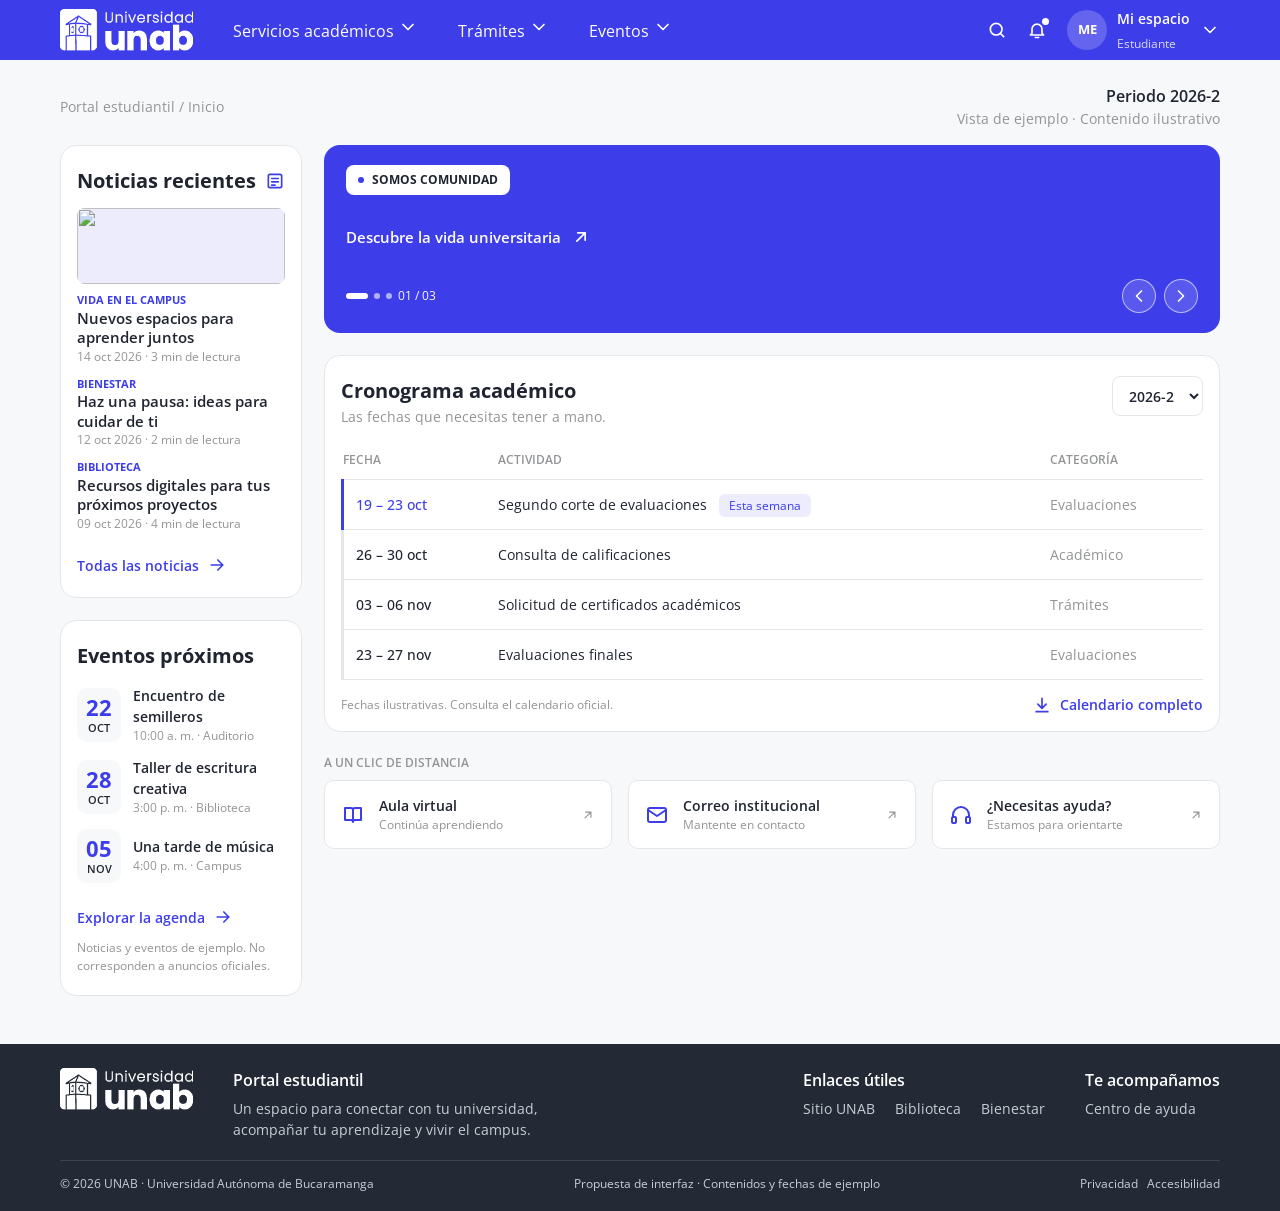
==== index.html @ 4094bf98 "add: cerrar sesión" ====
<!DOCTYPE html>
<html lang="es">

<head>
  <meta charset="UTF-8">
  <meta name="viewport" content="width=device-width, initial-scale=1">
  <title>Inicio · Portal estudiantil UNAB</title>
  <link rel="preconnect" href="https://fonts.googleapis.com">
  <link href="https://fonts.googleapis.com/css2?family=Open+Sans:wght@400;500;600;700&display=swap" rel="stylesheet">
  <link rel="stylesheet" href="css/variables.css">
  <link rel="stylesheet" href="css/base.css">
  <link rel="stylesheet" href="css/home.css">
  <link rel="stylesheet" href="css/dropdowns.css">
  <link rel="stylesheet" href="css/perfil.css">
  <link rel="stylesheet" href="css/header-responsive.css">
  <link rel="stylesheet" href="css/pantallas-grandes.css">
  <link rel="stylesheet" href="css/horas-libres.css">
  

</head>

<body>
  <svg width="0" height="0" style="position:absolute" aria-hidden="true">
    <symbol id="chev" viewBox="0 0 24 24">
      <path d="M6 9l6 6 6-6" />
    </symbol>
    <symbol id="search" viewBox="0 0 24 24">
      <circle cx="11" cy="11" r="7" />
      <path d="M20 20l-3.5-3.5" />
    </symbol>
    <symbol id="bell" viewBox="0 0 24 24">
      <path d="M6 16v-5a6 6 0 1112 0v5l2 2H4zM10 21h4" />
    </symbol>
    <symbol id="arrow" viewBox="0 0 24 24">
      <path d="M5 12h14M13 6l6 6-6 6" />
    </symbol>
    <symbol id="ne" viewBox="0 0 24 24">
      <path d="M7 17L17 7M8 7h9v9" />
    </symbol>
    <symbol id="left" viewBox="0 0 24 24">
      <path d="M15 6l-6 6 6 6" />
    </symbol>
    <symbol id="right" viewBox="0 0 24 24">
      <path d="M9 6l6 6-6 6" />
    </symbol>
    <symbol id="book" viewBox="0 0 24 24">
      <path d="M4 5h6a2 2 0 012 2v12a2 2 0 00-2-2H4zM20 5h-6a2 2 0 00-2 2v12a2 2 0 012-2h6z" />
    </symbol>
    <symbol id="mail" viewBox="0 0 24 24">
      <rect x="3" y="5" width="18" height="14" rx="2" />
      <path d="M3 7l9 6 9-6" />
    </symbol>
    <symbol id="headset" viewBox="0 0 24 24">
      <path d="M4 14v-2a8 8 0 0116 0v2" />
      <rect x="3" y="14" width="4" height="6" rx="1" />
      <rect x="17" y="14" width="4" height="6" rx="1" />
    </symbol>
    <symbol id="download" viewBox="0 0 24 24">
      <path d="M12 4v11M7 11l5 5 5-5M5 20h14" />
    </symbol>
    <symbol id="news" viewBox="0 0 24 24">
      <rect x="4" y="4" width="16" height="16" rx="2" />
      <path d="M8 9h8M8 13h8M8 17h4" />
    </symbol>
  </svg>

  <header class="header">
    <div class="container header__in">
      <a href="index.html"><img class="header__logo" src="assets/img/logo-unab.png" alt="Universidad UNAB"></a>
      <button type="button" aria-expanded="false" aria-controls="panel-servicios">Servicios académicos <svg
          class="icon">
          <use href="#chev" />
        </svg></button>
      <button type="button" aria-expanded="false" aria-controls="panel-tramites">Trámites <svg class="icon">
          <use href="#chev" />
        </svg></button>
      <button type="button" aria-expanded="false">Eventos <svg class="icon">
          <use href="#chev" />
        </svg></button>
      </nav>
      <div class="header__tools">
        <button class="icon-btn" aria-label="Buscar"><svg class="icon">
            <use href="#search" />
          </svg></button>
        <button class="icon-btn" aria-label="Notificaciones"><svg class="icon">
            <use href="#bell" />
          </svg><span class="badge"></span></button>
        <button class="user" type="button" aria-expanded="false" aria-controls="panel-perfil">
          <span class="user__avatar">ME</span>
          <span class="user__txt"><span class="user__name">Mi espacio</span><br><span
              class="user__role">Estudiante</span></span>
          <svg class="icon">
            <use href="#chev" />
          </svg>
        </button>
        <button class="menu-toggle" type="button" data-nav-toggle aria-expanded="false" aria-label="Abrir menú">
        <svg class="icon">
          <use href="#menu" />
        </svg>
      </button>
      </div>
    </div>

    <div class="container menus">
      <nav class="nav" id="nav-principal" aria-label="Principal">
        <!-- TRÁMITES -->
        <div class="panel" id="panel-tramites" hidden>
          <div class="panel__cabecera">
            <h2 class="panel__titulo">Trámites</h2>

          </div>
          <h3 class="grupo__titulo">Consultas</h3>
          <ul class="lista">
            <li><a class="item" href="#">Cronogramas académicos</a></li>
            <li><a class="item item--sub" href="https://unab.edu.co/apoyo-financiero/">Mecanismos de financiación</a>
            </li>
            <li><a class="item item--sub" href="https://cupones.unab.edu.co/loginCosmos.jsp">Cupones</a></li>
            <li><a class="item item--sub" href="https://clic.kayako.com/">CLIC</a></li>
          </ul>
          <p class="panel__pie">¿No encuentras lo que buscas? <a href="#">Ver todos los trámites →</a></p>
        </div>

        <!-- SERVICIOS ACADÉMICOS -->
        <div class="panel panel--servicios" id="panel-servicios" hidden>
          <div class="panel__cabecera">
            <h2 class="panel__titulo">Servicios académicos</h2>

          </div>
          <div class="columnas">
            <div class="columna">
              <h3 class="grupo__titulo">Becas y descuentos</h3>
              <ul class="lista">
                <li><a class="item" href="https://unab.edu.co/donaciones/fondo-de-becas-rafaelardiladuarte/">Fondo de
                    Becas UNAB</a></li>
              </ul>
              <h3 class="grupo__titulo">Bienestar universitario</h3>
              <ul class="lista">
                <li><a class="item" href="#">Desarrollo humano</a></li>
                <li><a class="item" href="#">Deportes</a></li>
                <li><a class="item"
                    href="https://gateway1.ecollect.co/eCollectPlus/Selling/Services.aspx?tabId=7e0a453c-8be0-4994-8123-9c0a30bac5f9">Pagos</a>
                </li>
                <li><a class="item" href="#">Cultura</a></li>
                <li><a class="item" href="pages/horas-libres.html">Horas libres</a></li>
              </ul>
            </div>
            <div class="columna">
              <h3 class="grupo__titulo">Centros</h3>
              <ul class="lista">
                <li><a class="item" href="https://unab.edu.co/centro-ehle/">EHLE</a></li>
                <li><a class="item"
                    href="https://apolo.unab.edu.co/es/organisations/centro-de-investigaci%C3%B3n-en-bio-econom%C3%ADa-circular/">Centro
                    de Bioeconomía Circular</a></li>
              </ul>
              <h3 class="grupo__titulo">Unidades</h3>
              <ul class="lista">
                <li><a class="item" href="#">Departamento de Lenguas</a></li>
                <li><a class="item" href="#">Éxito Estudiantil</a></li>
              </ul>
            </div>
          </div>
          <p class="panel__pie">¿No encuentras lo que buscas? <a href="#">Ver todos los servicios →</a></p>
        </div>

        <!-- PERFIL -->
        <div class="panel panel--perfil" id="panel-perfil" hidden>
          <div class="panel__cabecera">
            <h2 class="panel__titulo">Perfil</h2>
          
          </div>
          <ul class="lista">
            <li><a class="item" href="pages/perfil.html">Mi perfil</a></li>
            <li><a class="item" href="#">Editar perfil</a></li>
            <li><a class="item" href="login.html">Cerrar sesión</a></li>
          </ul>
        </div>
      </nav>
    </div>
  </header>

  <div class="container pagebar">
    <span>Portal estudiantil / Inicio</span>
    <div class="pagebar__right"><strong>Periodo 2026-2</strong>Vista de ejemplo · Contenido ilustrativo</div>
  </div>

  <main class="container layout">
    <aside class="side">
      <section class="card">
        <div class="card__head">
          <h2>Noticias recientes</h2><svg class="icon" style="color:var(--color-primary)">
            <use href="#news" />
          </svg>
        </div>
        <img class="news__img" src="assets/img/noticia-1.jpg" alt="">
        <article class="news__item">
          <p class="news__cat">Vida en el campus</p>
          <h3 class="news__title">Nuevos espacios para aprender juntos</h3>
          <p class="news__meta">14 oct 2026 · 3 min de lectura</p>
        </article>
        <article class="news__item">
          <p class="news__cat">Bienestar</p>
          <h3 class="news__title">Haz una pausa: ideas para cuidar de ti</h3>
          <p class="news__meta">12 oct 2026 · 2 min de lectura</p>
        </article>
        <article class="news__item">
          <p class="news__cat">Biblioteca</p>
          <h3 class="news__title">Recursos digitales para tus próximos proyectos</h3>
          <p class="news__meta">09 oct 2026 · 4 min de lectura</p>
        </article>
        <a class="more" href="#">Todas las noticias <svg class="icon">
            <use href="#arrow" />
          </svg></a>
      </section>

      <section class="card">
        <h2 style="margin-bottom:14px">Eventos próximos</h2>
        <div class="event">
          <div class="event__date">
            <div><b>22</b><br><small>Oct</small></div>
          </div>
          <div>
            <p class="event__title">Encuentro de semilleros</p>
            <p class="event__meta">10:00 a. m. · Auditorio</p>
          </div>
        </div>
        <div class="event">
          <div class="event__date">
            <div><b>28</b><br><small>Oct</small></div>
          </div>
          <div>
            <p class="event__title">Taller de escritura creativa</p>
            <p class="event__meta">3:00 p. m. · Biblioteca</p>
          </div>
        </div>
        <div class="event">
          <div class="event__date">
            <div><b>05</b><br><small>Nov</small></div>
          </div>
          <div>
            <p class="event__title">Una tarde de música</p>
            <p class="event__meta">4:00 p. m. · Campus</p>
          </div>
        </div>
        <a class="more" href="#">Explorar la agenda <svg class="icon">
            <use href="#arrow" />
          </svg></a>
        <p class="note">Noticias y eventos de ejemplo. No corresponden a anuncios oficiales.</p>
      </section>
    </aside>

    <div class="main">
      <section class="hero" aria-roledescription="carrusel" aria-label="Destacados">
        <span class="hero__tag" id="hero-tag">Somos comunidad</span>
        <a class="hero__link" href="#" id="hero-link">Descubre la vida universitaria <svg class="icon">
            <use href="#ne" />
          </svg></a>
        <div class="hero__ctrl">
          <div class="dots"><span class="dots__list" id="dots" style="display:flex;gap:6px"></span><span id="counter">01
              / 03</span></div>
          <div class="arrows">
            <button type="button" id="prev" aria-label="Anterior"><svg class="icon">
                <use href="#left" />
              </svg></button>
            <button type="button" id="next" aria-label="Siguiente"><svg class="icon">
                <use href="#right" />
              </svg></button>
          </div>
        </div>
      </section>

      <section class="card sched">
        <div class="sched__head">
          <div>
            <h2>Cronograma académico</h2>
            <p class="sched__sub">Las fechas que necesitas tener a mano.</p>
          </div>
          <select class="select" aria-label="Periodo">
            <option>2026-2</option>
            <option>2026-1</option>
          </select>
        </div>
        <table>
          <thead>
            <tr>
              <th>Fecha</th>
              <th>Actividad</th>
              <th>Categoría</th>
            </tr>
          </thead>
          <tbody>
            <tr class="is-now">
              <td>19 – 23 oct</td>
              <td>Segundo corte de evaluaciones <span class="pill">Esta semana</span></td>
              <td>Evaluaciones</td>
            </tr>
            <tr>
              <td>26 – 30 oct</td>
              <td>Consulta de calificaciones</td>
              <td>Académico</td>
            </tr>
            <tr>
              <td>03 – 06 nov</td>
              <td>Solicitud de certificados académicos</td>
              <td>Trámites</td>
            </tr>
            <tr>
              <td>23 – 27 nov</td>
              <td>Evaluaciones finales</td>
              <td>Evaluaciones</td>
            </tr>
          </tbody>
        </table>
        <div class="sched__foot"><span>Fechas ilustrativas. Consulta el calendario oficial.</span><a class="more"
            href="#"><svg class="icon">
              <use href="#download" />
            </svg>Calendario completo</a></div>
      </section>

      <section>
        <p class="quick__label">A un clic de distancia</p>
        <div class="quick__grid">
          <a class="quick__item" href="#"><svg class="icon">
              <use href="#book" />
            </svg><span class="quick__txt">Aula virtual<small>Continúa aprendiendo</small></span><svg class="icon">
              <use href="#ne" />
            </svg></a>
          <a class="quick__item" href="#"><svg class="icon">
              <use href="#mail" />
            </svg><span class="quick__txt">Correo institucional<small>Mantente en contacto</small></span><svg
              class="icon">
              <use href="#ne" />
            </svg></a>
          <a class="quick__item" href="#"><svg class="icon">
              <use href="#headset" />
            </svg><span class="quick__txt">¿Necesitas ayuda?<small>Estamos para orientarte</small></span><svg
              class="icon">
              <use href="#ne" />
            </svg></a>
        </div>
      </section>
    </div>
  </main>

  <footer class="footer">
    <div class="container">
      <div class="footer__top">
        <img class="footer__logo" src="assets/img/logo-unab.png" alt="Universidad UNAB">
        <div>
          <h3>Portal estudiantil</h3>
          <p>Un espacio para conectar con tu universidad,<br>acompañar tu aprendizaje y vivir el campus.</p>
        </div>
        <div>
          <h3>Enlaces útiles</h3>
          <div class="footer__links"><a href="#">Sitio UNAB</a><a href="#">Biblioteca</a><a href="#">Bienestar</a></div>
        </div>
        <div>
          <h3>Te acompañamos</h3><a href="#">Centro de ayuda</a>
        </div>
      </div>
      <div class="footer__bottom"><span>© 2026 UNAB · Universidad Autónoma de Bucaramanga</span><span>Propuesta de
          interfaz · Contenidos y fechas de ejemplo</span><span><a href="#">Privacidad</a> &nbsp; <a
            href="#">Accesibilidad</a></span></div>
    </div>
  </footer>
  <script src="js/navbar.js"></script>
  <script src="js/main.js"></script>
</body>

</html>
---- css/variables.css ----
/* Variables de diseño tomadas de Figma */
:root {
  --color-primary: #3d3dea;
  --color-primary-dark: #2c2cc4;
  --color-primary-soft: #ececfd;
  --color-secondary: #929496;
  --color-acento:#e9a427;
  --color-text: #1f2430;
  --color-bg: #f7f8fa;
  --color-surface: #ffffff;
  --color-border: #e4e6ea;
  --color-footer: #232a35;
  --color-error: #c62828;

  --font-main: 'Open Sans', system-ui, sans-serif;
  --radius-sm: 10px;
  --radius-md: 16px;
  --container: 1160px;
}
---- css/base.css ----
*, *::before, *::after { box-sizing: border-box; margin: 0; padding: 0; }
body { font-family: var(--font-main); color: var(--color-text); background: var(--color-bg); line-height: 1.5; -webkit-font-smoothing: antialiased; }
a { color: inherit; text-decoration: none; }
button, input, select { font: inherit; color: inherit; }
button { cursor: pointer; background: none; border: 0; }
ul { list-style: none; }
img { max-width: 100%; display: block; }
.icon { width: 20px; height: 20px; fill: none; stroke: currentColor; stroke-width: 2; stroke-linecap: round; stroke-linejoin: round; flex-shrink: 0; }
.container { width: min(100% - 48px, var(--container)); margin-inline: auto; }
:focus-visible { outline: 3px solid var(--color-primary); outline-offset: 2px; }
.sr-only { position: absolute; width: 1px; height: 1px; overflow: hidden; clip: rect(0 0 0 0); }
.brand__logo, .header__logo, .footer__logo { filter: brightness(0) invert(1); }
---- css/home.css ----
/* Header */
.header { background: var(--color-primary); color: #fff; }
.header__in { display: flex; align-items: center; gap: 40px; height: 60px; }
.header__logo { height: 42px; }
.nav { display: flex; gap: 32px; flex: 1; }
.nav button { display: flex; align-items: center; gap: 8px; font-size: 15px; font-weight: 600; color: #fff; }
.header__tools { display: flex; align-items: center; gap: 20px; }
.header__tools .icon-btn { position: relative; display: grid; place-items: center; color: #fff; }
.badge { position: absolute; top: -2px; right: -2px; width: 7px; height: 7px; border-radius: 50%; background: #fff; }
.user { display: flex; align-items: center; gap: 10px; color: #fff; text-align: left; }
.user__avatar { display: grid; place-items: center; width: 40px; height: 40px; border-radius: 50%; background: rgba(255,255,255,.2); font-size: 13px; font-weight: 700; }
.user__name { font-size: 14px; font-weight: 600; line-height: 1.2; }
.user__role { font-size: 12px; opacity: .8; }

/* Cabecera de página */
.pagebar { display: flex; justify-content: space-between; align-items: flex-start; padding: 24px 0 16px; font-size: 14px; color: var(--color-secondary); }
.pagebar__right { text-align: right; }
.pagebar__right strong { display: block; font-size: 16px; font-weight: 600; color: var(--color-text); }

/* Layout */
.layout { display: grid; grid-template-columns: 1fr 3.7fr; gap: 22px; padding-bottom: 48px; align-items: start; }
.side { display: grid; gap: 22px; }
.card { background: var(--color-surface); border: 1px solid var(--color-border); border-radius: var(--radius-md); padding: 20px 16px; }
.card h2 { font-size: 20px; font-weight: 700; }
.card__head { display: flex; justify-content: space-between; align-items: center; margin-bottom: 12px; }
.more { display: inline-flex; align-items: center; gap: 8px; margin-top: 12px; font-size: 14px; font-weight: 600; color: var(--color-primary); }
.more:hover { text-decoration: underline; }
.note { margin-top: 10px; font-size: 12px; color: var(--color-secondary); }

/* Noticias */
.news__img { width: 100%; height: 76px; object-fit: cover; border-radius: 8px; background: var(--color-primary-soft); margin-bottom: 8px; }
.news__item { margin-bottom: 10px; }
.news__cat { font-size: 11px; font-weight: 700; text-transform: uppercase; color: var(--color-primary); }
.news__title { font-size: 15px; font-weight: 600; line-height: 1.3; }
.news__meta { font-size: 12px; color: var(--color-secondary); }

/* Eventos */
.event { display: flex; gap: 12px; align-items: center; margin-bottom: 12px; }
.event__date { display: grid; place-items: center; width: 44px; height: 54px; flex-shrink: 0; border-radius: 10px; background: var(--color-bg); line-height: 1; text-align: center; }
.event__date b { font-size: 22px; font-weight: 700; color: var(--color-primary); }
.event__date small { font-size: 11px; font-weight: 600; text-transform: uppercase; }
.event__title { font-size: 14px; font-weight: 600; }
.event__meta { font-size: 12px; color: var(--color-secondary); }

/* Hero / carrusel */
.main { display: grid; gap: 22px; min-width: 0; }
.hero { position: relative; display: flex; flex-direction: column; justify-content: space-between; min-height: 188px; padding: 20px 22px; border-radius: var(--radius-md); overflow: hidden; color: #fff;
  background: linear-gradient(90deg, var(--color-primary) 35%, rgba(61,61,234,.55)), url('../assets/img/hero.jpg') center / cover var(--color-primary); }
.hero__tag { align-self: flex-start; display: inline-flex; align-items: center; gap: 8px; padding: 6px 12px; border-radius: 8px; background: #fff; color: var(--color-text); font-size: 12px; font-weight: 700; text-transform: uppercase; }
.hero__tag::before { content: ""; width: 6px; height: 6px; border-radius: 50%; background: var(--color-primary); }
.hero__link { display: inline-flex; align-items: center; gap: 10px; font-size: 15px; font-weight: 600; }
.hero__ctrl { display: flex; align-items: center; justify-content: space-between; font-size: 12px; }
.dots { display: flex; align-items: center; gap: 6px; }
.dot { width: 6px; height: 6px; border-radius: 50%; background: rgba(255,255,255,.6); }
.dot[aria-current="true"] { width: 22px; border-radius: 3px; background: #fff; }
.arrows { display: flex; gap: 8px; }
.arrows button { display: grid; place-items: center; width: 34px; height: 34px; border: 1px solid rgba(255,255,255,.6); border-radius: 50%; color: #fff; background: rgba(255,255,255,.15); }

/* Cronograma */
.sched { padding: 20px 16px 16px; }
.sched__head { display: flex; justify-content: space-between; gap: 16px; }
.sched__sub { font-size: 14px; color: var(--color-secondary); margin-bottom: 14px; }
.select { height: 40px; padding: 0 12px; border: 1px solid var(--color-border); border-radius: 8px; background: #fff; font-size: 14px; font-weight: 600; }
table { width: 100%; border-collapse: collapse; font-size: 14px; }
th { text-align: left; padding: 10px 0; font-size: 12px; font-weight: 600; text-transform: uppercase; color: var(--color-secondary); border-bottom: 1px solid var(--color-border); }
td { padding: 14px 0; border-bottom: 1px solid var(--color-border); }
td:first-child { padding-left: 12px; border-left: 3px solid var(--color-border); font-weight: 500; }
tr.is-now td:first-child { border-left-color: var(--color-primary); color: var(--color-primary); }
td:last-child { color: var(--color-secondary); }
.pill { margin-left: 8px; padding: 3px 10px; border-radius: 6px; background: var(--color-primary-soft); color: var(--color-primary); font-size: 12px; }
.sched__foot { display: flex; justify-content: space-between; align-items: center; margin-top: 14px; font-size: 12px; color: var(--color-secondary); }
.sched__foot .more { margin: 0; }

/* Accesos rápidos */
.quick__label { font-size: 12px; font-weight: 600; text-transform: uppercase; color: var(--color-secondary); margin-bottom: 8px; }
.quick__grid { display: grid; grid-template-columns: repeat(3, 1fr); gap: 16px; }
.quick__item { display: flex; align-items: center; gap: 14px; padding: 14px 16px; background: #fff; border: 1px solid var(--color-border); border-radius: var(--radius-sm); color: var(--color-primary); transition: border-color .2s; }
.quick__item:hover { border-color: var(--color-primary); }
.quick__item .icon:first-child { width: 24px; height: 24px; }
.quick__txt { flex: 1; color: var(--color-text); font-size: 14px; font-weight: 600; }
.quick__txt small { display: block; font-size: 12px; font-weight: 400; color: var(--color-secondary); }
.quick__item .icon:last-child { width: 14px; height: 14px; color: var(--color-secondary); }

/* Footer */
.footer { background: var(--color-footer); color: #c9ced6; padding-top: 24px; font-size: 14px; }
.footer__top { display: grid; grid-template-columns: auto 1fr auto auto; gap: 40px; align-items: start; padding-bottom: 20px; }
.footer__logo { height: 42px; }
.footer h3 { color: #fff; font-size: 16px; font-weight: 600; margin-bottom: 6px; }
.footer__links { display: flex; gap: 20px; }
.footer__bottom { display: flex; justify-content: space-between; gap: 16px; padding: 14px 0 18px; border-top: 1px solid rgba(255,255,255,.12); font-size: 12px; }

@media (max-width: 960px) {
  .layout { grid-template-columns: 1fr; }
  .quick__grid { grid-template-columns: 1fr; }
  .nav, .user__txt { display: none; }
  .footer__top { grid-template-columns: 1fr; gap: 20px; }
  .sched { overflow-x: auto; }
  .pagebar, .footer__bottom { flex-direction: column; }
}
---- css/dropdowns.css ----
/* Desplegables del header: Servicios académicos, Trámites y Mi espacio.
   Usa variables de variables.css; los valores después de la coma son respaldo. */

.menus {
  position: relative;
  font-family: "Open Sans", system-ui, sans-serif;
}
.panel__cerrar:focus-visible,
.item:focus-visible,
.panel__pie a:focus-visible { outline: 2px solid var(--color-primary, #3d3dea); outline-offset: 2px; }

/* Panel base */
.panel {
  position: absolute;
  top: 0.5rem;
  left: 0;
  z-index: 100;
  width: min(440px, calc(100vw - 3rem));
  max-height: 80vh;
  overflow-y: auto;
  background: #fff;
  border: 1px solid var(--color-borde, #e8e8ec);
  border-radius: 24px;
  box-shadow: 0 24px 60px rgba(35, 38, 47, 0.14);
}
.panel[hidden] { display: none; }
.panel--perfil { left: auto; right: 0; width: min(320px, calc(100vw - 3rem)); }
.panel--servicios { width: min(960px, calc(100vw - 3rem)); }

.panel__cabecera {
  display: flex;
  align-items: center;
  justify-content: space-between;
  padding: 1.5rem 3rem 1.25rem 3rem;
  border-bottom: 1px solid var(--color-borde, #e8e8ec);
}
.panel__titulo {
  margin: 0;
  font-size: 0.9rem;
  font-weight: 700;
  letter-spacing: 0.02em;
  text-transform: uppercase;
  color: var(--color-secundario, #929496);
}
.panel__cerrar {
  padding: 0.5rem 1rem;
  border: 0;
  border-radius: 8px;
  background: var(--color-fondo-suave, #f1f2f4);
  font-family: inherit;
  font-size: 0.95rem;
  font-weight: 600;
  color: #6b6e75;
  cursor: pointer;
}

.grupo__titulo {
  margin: 0;
  padding: 1.25rem 3rem 0.5rem;
  font-size: 0.8rem;
  font-weight: 700;
  text-transform: uppercase;
  color: var(--color-secundario, #929496);
}
.lista { margin: 0; padding: 0; list-style: none; }

/* Fila de enlace: chevron naranja a ambos lados */
.item {
  display: flex;
  align-items: center;
  gap: 1.1rem;
  padding: 1rem 3rem;
  border-bottom: 1px solid var(--color-borde-suave, #f0f0f2);
  font-size: 1.1rem;
  font-weight: 600;
  color: var(--color-texto, #23262f);
  text-decoration: none;
}
.item:hover { background: var(--color-fondo-suave, #f7f7f9); }
.item::before,
.item::after {
  content: "";
  flex-shrink: 0;
  width: 7px;
  height: 7px;
  border-top: 2.5px solid var(--color-acento, #e07b39);
  border-right: 2.5px solid var(--color-acento, #e07b39);
  transform: rotate(45deg);
}
.item::after { margin-left: auto; }
.item--sub { padding-left: 4.5rem; }

/* Servicios académicos: 3 columnas */
.columnas { display: grid; grid-template-columns: repeat(3, 1fr); }
.columna + .columna { border-left: 1px solid var(--color-borde, #e8e8ec); }
.columna .item { padding-left: 1.5rem; padding-right: 1.5rem; }
.columna .grupo__titulo { padding-left: 1.5rem; padding-right: 1.5rem; }

/* Pie */
.panel__pie {
  padding: 1.25rem 3rem;
  border-top: 1px solid var(--color-borde, #e8e8ec);
  color: var(--color-secundario, #929496);
}
.panel__pie a {
  margin-left: 0.4rem;
  font-weight: 600;
  color: var(--color-primary, #3d3dea);
  text-decoration: none;
}
.panel__pie a:hover { text-decoration: underline; }

@media (max-width: 800px) {
  .columnas { grid-template-columns: 1fr; }
  .columna + .columna { border-left: 0; border-top: 1px solid var(--color-borde, #e8e8ec); }
  .panel__cabecera, .grupo__titulo, .item, .panel__pie { padding-left: 1.5rem; padding-right: 1.5rem; }
  .item--sub { padding-left: 2.75rem; }
}

/* El botón "Cerrar" no debe heredar el color blanco de los botones del header */
.panel .panel__cerrar {
  background: var(--color-fondo-suave, #f1f2f4);
  color: #6b6e75;
}
.panel .panel__cerrar:hover { background: #e6e7ea; }
---- css/perfil.css ----
/* Página "Mi perfil". Reutiliza .container, .pagebar, .header y .footer de tu CSS. */

.perfil-hero { padding: 1rem 0 2.5rem; text-align: center; }
.perfil-hero__foto {
  display: block;
  width: 160px;
  height: 160px;
  margin: 0 auto 1.5rem;
  border: 6px solid #fff;
  border-radius: 50%;
  box-shadow: 0 0 0 1px #e3e4e8;
  object-fit: cover;
}
.perfil-hero h1 { margin: 0 0 0.5rem; font-size: 2.5rem; font-weight: 700; color: var(--color-text, #23262f); }
.perfil-hero p { margin: 0; font-size: 1.1rem; color: #6b6e75; }

.perfil-grid {
  display: grid;
  grid-template-columns: 1fr 1fr;
  gap: 2rem clamp(1.5rem, 8vw, 6.75rem);
  align-items: start;
  padding-bottom: 4rem;
}
.perfil-card {
  padding: 2.5rem 2rem 2rem;
  background: #fff;
  border: 1px solid #e8e8ec;
  border-radius: 20px;
}
.perfil-card__titulo {
  display: flex;
  align-items: center;
  gap: 0.75rem;
  margin: 0 0 2rem;
  font-size: 1.6rem;
  font-weight: 700;
  color: var(--color-text, #23262f);
}
.perfil-card__titulo .icon { width: 28px; height: 28px; color: var(--color-primary, #3d3dea); }
.perfil-card__nota { margin: 1.5rem 0 0; font-size: 0.875rem; color: #8e9096; }

/* Información del estudiante */
.datos { margin: 0; }
.datos__fila {
  display: grid;
  grid-template-columns: minmax(110px, 30%) 1fr;
  gap: 1rem;
  align-items: center;
  padding: 1.1rem 0;
  border-bottom: 1px solid #e8e8ec;
}
.datos dt { color: #6b6e75; }
.datos dd { font-size: 1.05rem; overflow-wrap: break-word; margin: 0; font-size: 1.15rem; font-weight: 600; color: var(--color-text, #23262f); overflow-wrap: anywhere; }

.btn-editar {
  display: inline-flex;
  align-items: center;
  gap: 0.6rem;
  margin-top: 2rem;
  padding: 0.9rem 1.5rem;
  border-radius: 12px;
  background: var(--color-primary, #3d3dea);
  font-size: 1.05rem;
  font-weight: 600;
  color: #fff;
  text-decoration: none;
}
.btn-editar:hover { filter: brightness(0.92); }
.btn-editar .icon { width: 20px; height: 20px; }

/* Herramientas */
.herramientas { margin: 0; padding: 0; list-style: none; }
.herramientas li + li { border-top: 1px solid #e8e8ec; }
.tool {
  display: grid;
  grid-template-columns: 56px 1fr auto;
  gap: 1.25rem;
  align-items: center;
  padding: 1.1rem 0;
  text-decoration: none;
}
.tool__ico {
  display: grid;
  place-items: center;
  width: 56px;
  height: 56px;
  border-radius: 12px;
  background: #eeeefd;
  color: var(--color-primary, #3d3dea);
}
.tool__ico .icon { width: 24px; height: 24px; }
.tool__txt strong { display: block; font-size: 1.2rem; font-weight: 600; color: var(--color-primary, #3d3dea); }
.tool__txt small { display: block; margin-top: 0.15rem; font-size: 1rem; color: #6b6e75; }
.tool > .icon { width: 22px; height: 22px; color: var(--color-primary, #3d3dea); }
.tool:hover .tool__txt strong { text-decoration: underline; }
.tool:focus-visible, .btn-editar:focus-visible { outline: 2px solid var(--color-primary, #3d3dea); outline-offset: 3px; }

@media (max-width: 900px) {
  .perfil-grid { grid-template-columns: 1fr; }
  .perfil-hero h1 { font-size: 2rem; }
}
---- css/header-responsive.css ----
/* Header adaptable. Enlázalo DESPUÉS de home.css y dropdowns.css. */

.menu-toggle { display: none; }

/* Búsqueda, notificaciones y "Mi espacio" pegados al borde derecho */
.header__tools { margin-left: auto; }

/* Pantallas medianas: compactar la barra */
@media (max-width: 1100px) {
  .header .nav { gap: 1rem; }
  .header .nav button { font-size: 0.95rem; }
  .header__tools { gap: 0.5rem; }
}

/* Tablet y móvil: logo + herramientas arriba, enlaces en el menú hamburguesa */
@media (max-width: 900px) {
  .header__in { flex-wrap: wrap; gap: 0.75rem; padding-top: 0.75rem; padding-bottom: 0.75rem; }
  .header__logo { height: 40px; width: auto; }

  .header__in > a { order: 1; }
  .header__tools { order: 2; margin-left: auto; }

  .menu-toggle {
    order: 3;
    display: grid;
    place-items: center;
    width: 44px;
    height: 44px;
    border: 0;
    border-radius: 10px;
    background: transparent;
    color: #fff;
    cursor: pointer;
  }
  .menu-toggle:hover,
  .menu-toggle[aria-expanded="true"] { background: rgba(255, 255, 255, 0.15); }
  .menu-toggle:focus-visible { outline: 2px solid #fff; outline-offset: 2px; }
  .menu-toggle .icon { width: 26px; height: 26px; }

  .header .nav {
    order: 4;
    display: none;
    flex-basis: 100%;
    flex-direction: column;
    align-items: stretch;
    gap: 0;
    padding-bottom: 0.5rem;
    border-top: 1px solid rgba(255, 255, 255, 0.25);
  }
  .header .nav.is-open { display: flex; }
  .header .nav button {
    display: flex;
    align-items: center;
    justify-content: space-between;
    padding: 0.9rem 0.25rem;
    font-size: 1.05rem;
    text-align: left;
  }

  /* Paneles a todo el ancho del contenedor */
  .panel,
  .panel--servicios,
  .panel--perfil { left: 0; right: 0; width: auto; }
  .panel { max-height: 70vh; }
}

/* Móvil: solo avatar en "Mi espacio" */
@media (max-width: 600px) {
  .user__txt { display: none; }
  .header__logo { height: 34px; }
}

@media (prefers-reduced-motion: reduce) {
  .header * { transition: none !important; }
}
---- css/pantallas-grandes.css ----
@media (min-width: 1920px) {
  /* Escala el texto y todo lo que esté en rem */
  html { font-size: 112.5%; } /* 18px */
 
  /* Contenedor más ancho: 90rem = 1620px a este tamaño de letra */
  .container {
    width: min(100% - 6rem, 90rem);
    max-width: none;
    margin-inline: auto;
  }
}
 
@media (min-width: 2400px) {
  html { font-size: 125%; } /* 20px */
 
  /* 100rem = 2000px a este tamaño de letra */
  .container { width: min(100% - 6rem, 100rem); }
}
---- css/horas-libres.css ----
/* Pie de página siempre abajo */
body.hl { min-height: 100vh; display: flex; flex-direction: column; }
body.hl main { flex: 1; padding-bottom: 56px; }
.pagebar { align-items: center; }
.pagebar a:hover { text-decoration: underline; }

.hl__title { margin-top: 24px; font-size: 36px; font-weight: 700; line-height: 1.2; }
.hl__intro { margin: 10px 0 36px; font-size: 16px; color: var(--color-secondary); }
.hl__sub { font-size: 14px; color: var(--color-secondary); }

/* Tarjeta de actividades */
.hl__card { width: min(100%, 860px); margin: 0 auto 40px; padding: 24px 16px 8px; }
.hl__head { display: flex; justify-content: space-between; align-items: flex-start; gap: 16px; padding: 0 0 20px 0; }
.hl__chip { padding: 5px 12px; border-radius: 8px; background: var(--color-bg); color: var(--color-secondary); font-size: 13px; white-space: nowrap; }
.hl__scroll { overflow-x: auto; }
.hl__table { min-width: 640px; }
.hl__table th, .hl__table td { padding-right: 16px; }
.hl__table th:last-child, .hl__table td:last-child { padding-right: 0; }
.hl__table td { padding-top: 18px; padding-bottom: 18px; font-size: 15px; }
.hl__table td:first-child { padding-left: 0; border-left: 0; font-weight: 400; }
.hl__table td:last-child { color: inherit; }
.hl__table th.num, .hl__table td.num { text-align: right; }
.act__name { font-weight: 600; }
.act__type { font-size: 14px; color: var(--color-secondary); }
.hl-pill { display: inline-block; min-width: 44px; padding: 6px 12px; border-radius: 8px; background: var(--color-primary-soft); color: var(--color-primary); font-weight: 700; text-align: center; }
.hl__empty { padding: 32px 0; text-align: center; color: var(--color-secondary); }

/* Progreso */
.progress { padding: 24px 32px; }
.progress__top { display: flex; justify-content: space-between; align-items: flex-end; gap: 16px; margin-bottom: 14px; }
.progress__top h2 { font-size: 20px; }
.progress__count { font-size: 22px; font-weight: 600; white-space: nowrap; }
.progress__count b { font-size: 36px; font-weight: 700; color: var(--color-primary); }
.progress__count small { font-size: 16px; font-weight: 400; color: var(--color-secondary); }
.bar { height: 8px; border-radius: 999px; background: var(--color-primary-soft); overflow: hidden; }
.bar__fill { width: 0; height: 100%; border-radius: inherit; background: var(--color-primary); transition: width .8s ease; }
.progress__foot { display: flex; justify-content: space-between; gap: 16px; margin-top: 14px; flex-wrap: wrap; }
.progress__pct { font-size: 14px; font-weight: 600; color: var(--color-primary); }

@media (max-width: 600px) {
  .hl__title { font-size: 28px; }
  .progress { padding: 20px 16px; }
  .progress__top { flex-direction: column; align-items: flex-start; }
}
@media (prefers-reduced-motion: reduce) { .bar__fill { transition: none; } }
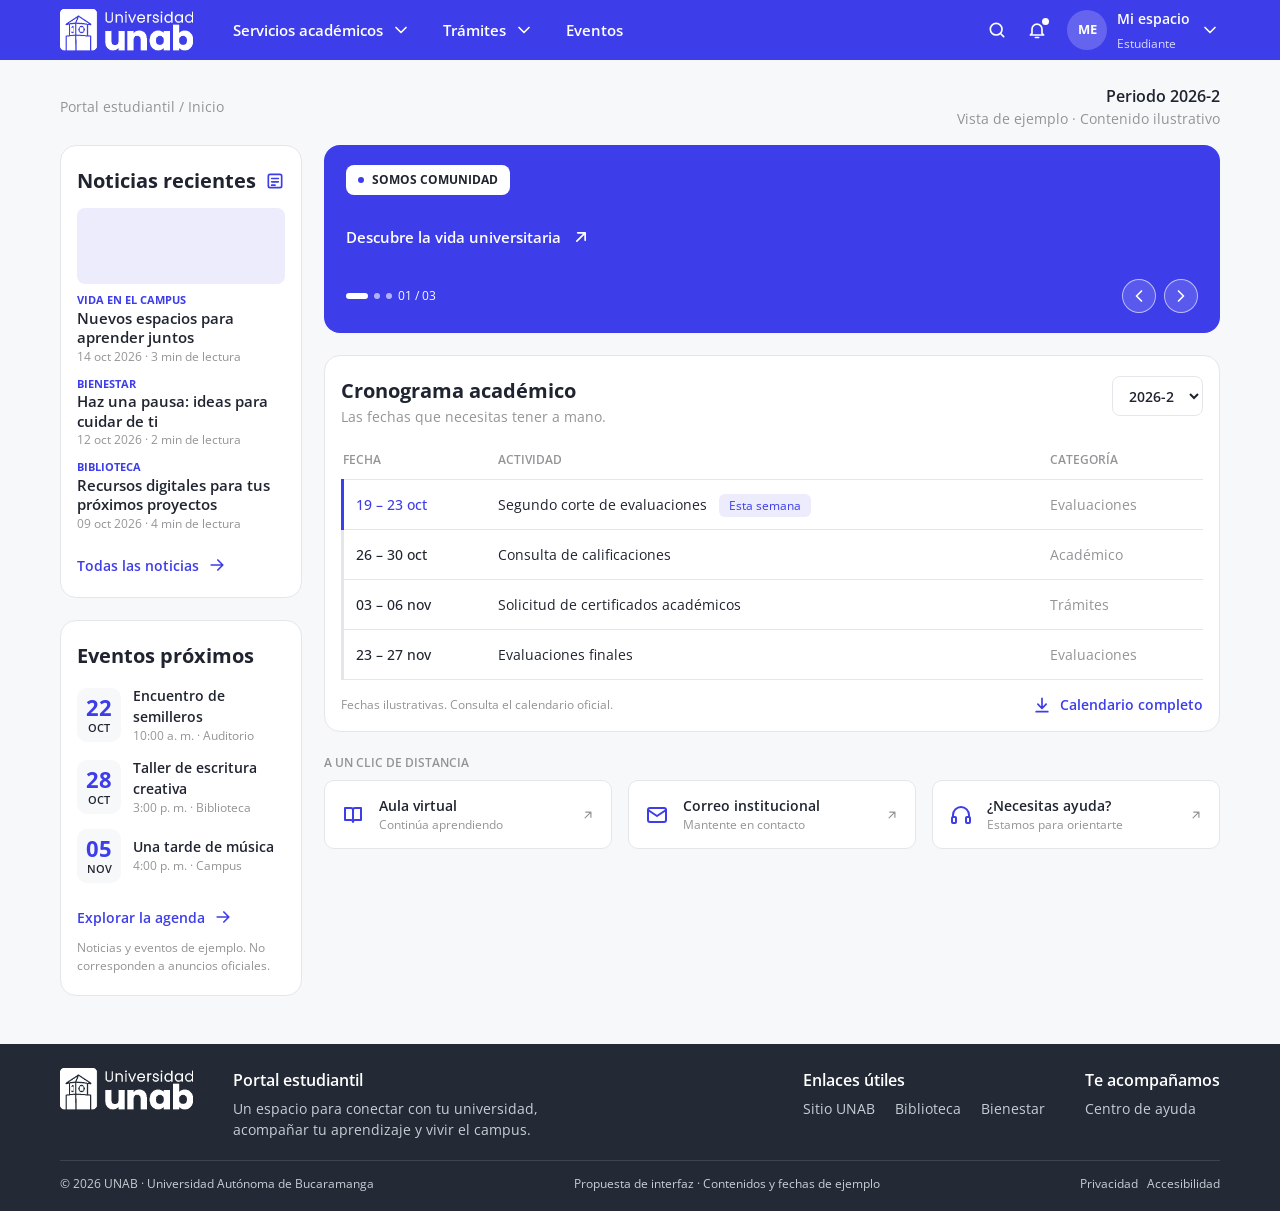
==== commit f16e1f68: "feat: complete portal pages and navigation Add user creation, events, and profile editing pages; fin" ====
--- a/index.html
+++ b/index.html
@@ -67,6 +67,7 @@
   <header class="header">
     <div class="container header__in">
       <a href="index.html"><img class="header__logo" src="assets/img/logo-unab.png" alt="Universidad UNAB"></a>
+      <nav class="nav" id="nav-principal" aria-label="Principal">
       <button type="button" aria-expanded="false" aria-controls="panel-servicios">Servicios académicos <svg
           class="icon">
           <use href="#chev" />
@@ -74,9 +75,7 @@
       <button type="button" aria-expanded="false" aria-controls="panel-tramites">Trámites <svg class="icon">
           <use href="#chev" />
         </svg></button>
-      <button type="button" aria-expanded="false">Eventos <svg class="icon">
-          <use href="#chev" />
-        </svg></button>
+      <a class="header__page-link" href="pages/eventos.html">Eventos</a>
       </nav>
       <div class="header__tools">
         <button class="icon-btn" aria-label="Buscar"><svg class="icon">
@@ -102,7 +101,7 @@
     </div>
 
     <div class="container menus">
-      <nav class="nav" id="nav-principal" aria-label="Principal">
+      <nav aria-label="Menús">
         <!-- TRÁMITES -->
         <div class="panel" id="panel-tramites" hidden>
           <div class="panel__cabecera">
@@ -133,6 +132,12 @@
                 <li><a class="item" href="https://unab.edu.co/donaciones/fondo-de-becas-rafaelardiladuarte/">Fondo de
                     Becas UNAB</a></li>
               </ul>
+              <h3 class="grupo__titulo">Consultas académicas</h3>
+              <ul class="lista">
+                <li><a class="item" href="pages/asignaturas.html">Asignaturas cursadas</a></li>
+                <li><a class="item" href="pages/horario.html">Horario</a></li>
+                <li><a class="item" href="pages/calculadora-notas.html">Calculadora de notas</a></li>
+              </ul>
               <h3 class="grupo__titulo">Bienestar universitario</h3>
               <ul class="lista">
                 <li><a class="item" href="#">Desarrollo humano</a></li>
@@ -170,7 +175,7 @@
           </div>
           <ul class="lista">
             <li><a class="item" href="pages/perfil.html">Mi perfil</a></li>
-            <li><a class="item" href="#">Editar perfil</a></li>
+            <li><a class="item" href="pages/editar-perfil.html">Editar perfil</a></li>
             <li><a class="item" href="login.html">Cerrar sesión</a></li>
           </ul>
         </div>
@@ -191,7 +196,7 @@
             <use href="#news" />
           </svg>
         </div>
-        <img class="news__img" src="assets/img/noticia-1.jpg" alt="">
+        <div class="news__img" aria-hidden="true"></div>
         <article class="news__item">
           <p class="news__cat">Vida en el campus</p>
           <h3 class="news__title">Nuevos espacios para aprender juntos</h3>
@@ -241,7 +246,7 @@
             <p class="event__meta">4:00 p. m. · Campus</p>
           </div>
         </div>
-        <a class="more" href="#">Explorar la agenda <svg class="icon">
+        <a class="more" href="pages/eventos.html">Explorar la agenda <svg class="icon">
             <use href="#arrow" />
           </svg></a>
         <p class="note">Noticias y eventos de ejemplo. No corresponden a anuncios oficiales.</p>
--- a/css/home.css
+++ b/css/home.css
@@ -4,6 +4,8 @@
 .header__logo { height: 42px; }
 .nav { display: flex; gap: 32px; flex: 1; }
 .nav button { display: flex; align-items: center; gap: 8px; font-size: 15px; font-weight: 600; color: #fff; }
+.header__page-link { display: flex; align-items: center; color: #fff; font-size: 15px; font-weight: 600; }
+.header__page-link:hover { text-decoration: underline; }
 .header__tools { display: flex; align-items: center; gap: 20px; }
 .header__tools .icon-btn { position: relative; display: grid; place-items: center; color: #fff; }
 .badge { position: absolute; top: -2px; right: -2px; width: 7px; height: 7px; border-radius: 50%; background: #fff; }
@@ -45,7 +47,7 @@
 /* Hero / carrusel */
 .main { display: grid; gap: 22px; min-width: 0; }
 .hero { position: relative; display: flex; flex-direction: column; justify-content: space-between; min-height: 188px; padding: 20px 22px; border-radius: var(--radius-md); overflow: hidden; color: #fff;
-  background: linear-gradient(90deg, var(--color-primary) 35%, rgba(61,61,234,.55)), url('../assets/img/hero.jpg') center / cover var(--color-primary); }
+  background: linear-gradient(90deg, var(--color-primary) 35%, rgba(61,61,234,.55)), var(--color-primary); }
 .hero__tag { align-self: flex-start; display: inline-flex; align-items: center; gap: 8px; padding: 6px 12px; border-radius: 8px; background: #fff; color: var(--color-text); font-size: 12px; font-weight: 700; text-transform: uppercase; }
 .hero__tag::before { content: ""; width: 6px; height: 6px; border-radius: 50%; background: var(--color-primary); }
 .hero__link { display: inline-flex; align-items: center; gap: 10px; font-size: 15px; font-weight: 600; }
@@ -92,7 +94,7 @@
 @media (max-width: 960px) {
   .layout { grid-template-columns: 1fr; }
   .quick__grid { grid-template-columns: 1fr; }
-  .nav, .user__txt { display: none; }
+  .user__txt { display: none; }
   .footer__top { grid-template-columns: 1fr; gap: 20px; }
   .sched { overflow-x: auto; }
   .pagebar, .footer__bottom { flex-direction: column; }
--- a/css/header-responsive.css
+++ b/css/header-responsive.css
@@ -56,6 +56,13 @@
     font-size: 1.05rem;
     text-align: left;
   }
+  .header .nav .header__page-link {
+    display: flex;
+    align-items: center;
+    min-height: 48px;
+    padding: 0.9rem 0.25rem;
+    font-size: 1.05rem;
+  }
 
   /* Paneles a todo el ancho del contenedor */
   .panel,
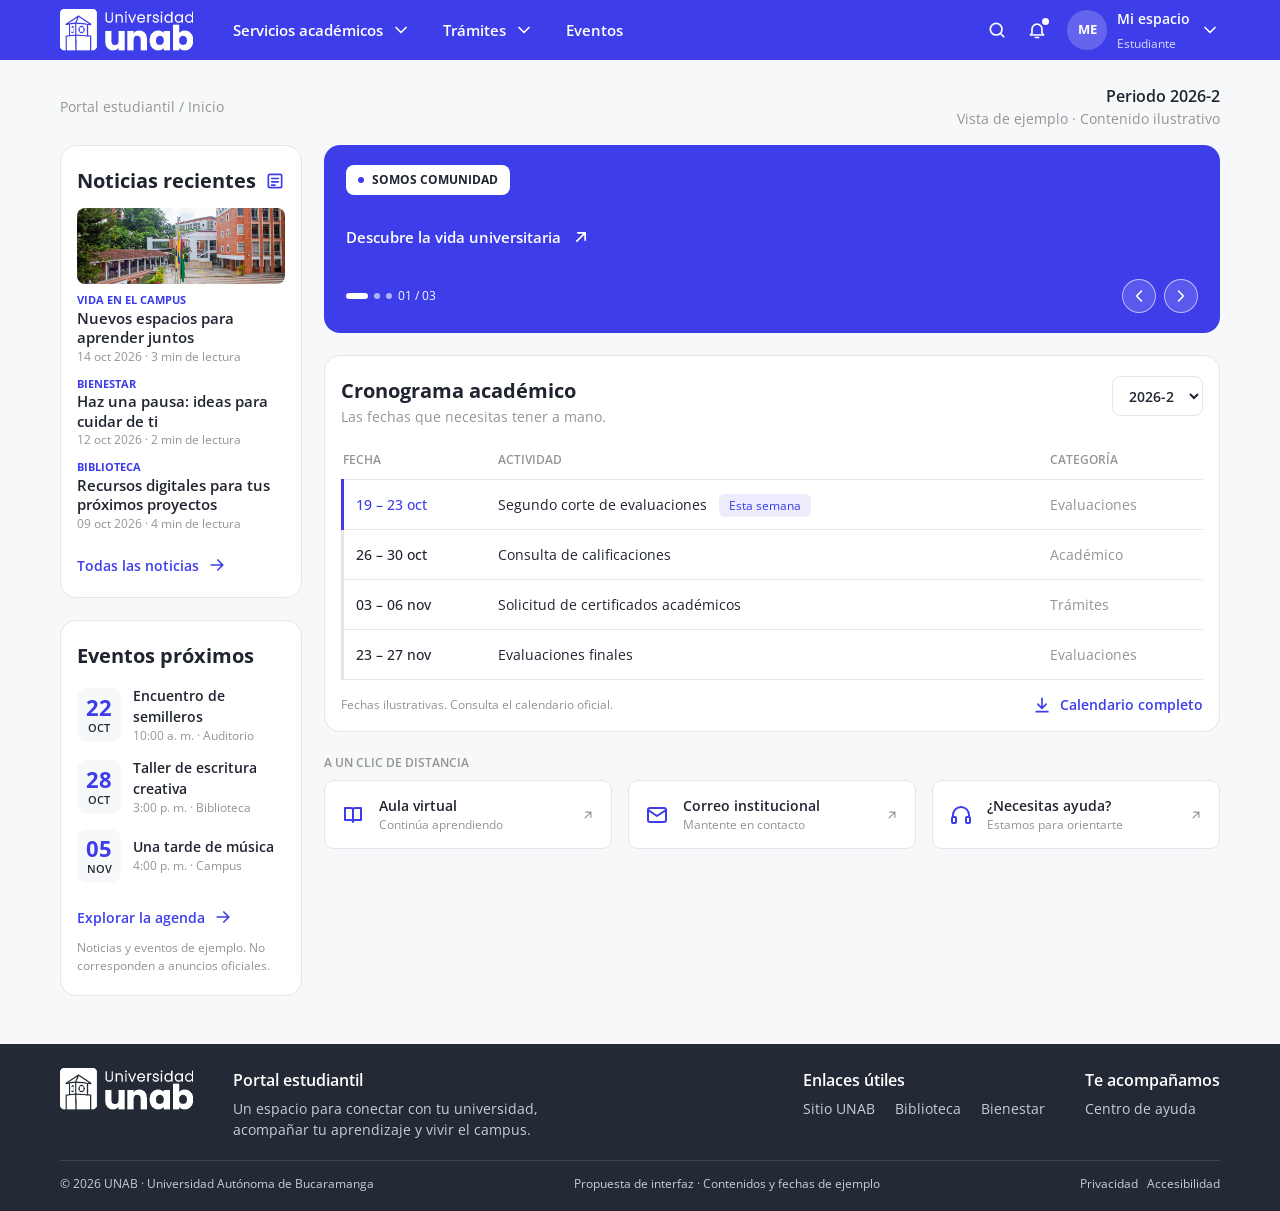
==== commit a3be23e8: "Show campus photo in recent news" ====
--- a/index.html
+++ b/index.html
@@ -196,7 +196,7 @@
             <use href="#news" />
           </svg>
         </div>
-        <div class="news__img" aria-hidden="true"></div>
+        <img class="news__img" src="assets/img/2.-Plazoleta-principal.jpg" alt="Plazoleta principal de la UNAB">
         <article class="news__item">
           <p class="news__cat">Vida en el campus</p>
           <h3 class="news__title">Nuevos espacios para aprender juntos</h3>
@@ -371,4 +371,4 @@
   <script src="js/main.js"></script>
 </body>
 
-</html>+</html>
--- a/css/horas-libres.css
+++ b/css/horas-libres.css
@@ -25,6 +25,25 @@
 .hl-pill { display: inline-block; min-width: 44px; padding: 6px 12px; border-radius: 8px; background: var(--color-primary-soft); color: var(--color-primary); font-weight: 700; text-align: center; }
 .hl__empty { padding: 32px 0; text-align: center; color: var(--color-secondary); }
 
+/* Ranking */
+.ranking { width: min(100%, 860px); margin: 0 auto 40px; padding: 24px 16px 8px; }
+.ranking__head { display: flex; justify-content: space-between; align-items: flex-start; gap: 16px; padding: 0 0 20px; }
+.ranking__head h2 { font-size: 20px; }
+.ranking__scroll { overflow-x: auto; }
+.ranking__table { min-width: 640px; }
+.ranking__table th, .ranking__table td { padding-right: 16px; }
+.ranking__table th:last-child, .ranking__table td:last-child { padding-right: 0; }
+.ranking__table td { padding-top: 14px; padding-bottom: 14px; font-size: 15px; }
+.ranking__table th.num, .ranking__table td.num { text-align: right; }
+.ranking__position { display: inline-grid; width: 36px; height: 36px; place-items: center; border-radius: 50%; background: var(--color-bg); color: var(--color-secondary); font-weight: 700; }
+.ranking__position--1 { background: #fff3bf; color: #9a6700; }
+.ranking__position--2 { background: #edf1f3; color: #687783; }
+.ranking__position--3 { background: #f4dfcd; color: #9a5b2d; }
+.ranking__student { display: flex; align-items: center; gap: 10px; }
+.ranking__avatar { display: inline-grid; width: 38px; height: 38px; flex: 0 0 38px; place-items: center; border-radius: 50%; background: var(--color-primary-soft); color: var(--color-primary); font-size: 13px; font-weight: 700; }
+.ranking__name { font-weight: 600; }
+.ranking__hours { display: inline-block; min-width: 58px; padding: 6px 10px; border-radius: 8px; background: var(--color-primary-soft); color: var(--color-primary); font-weight: 700; text-align: center; }
+
 /* Progreso */
 .progress { padding: 24px 32px; }
 .progress__top { display: flex; justify-content: space-between; align-items: flex-end; gap: 16px; margin-bottom: 14px; }
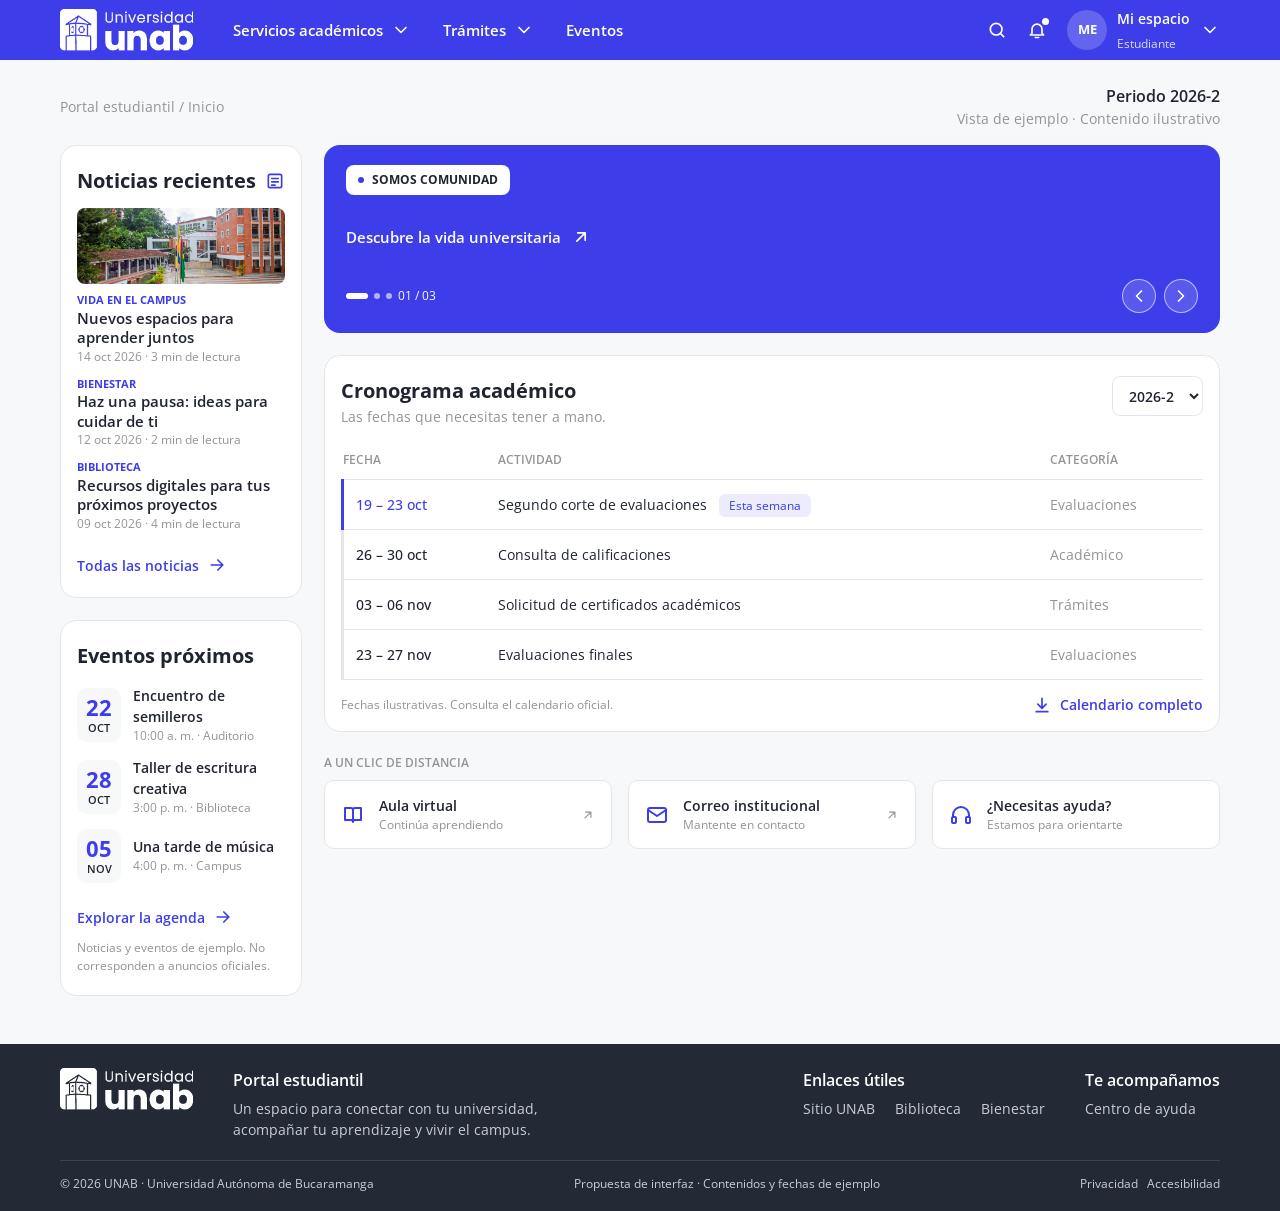
==== commit 0087d070: "Update index.html" ====
--- a/index.html
+++ b/index.html
@@ -339,7 +339,7 @@
               <use href="#headset" />
             </svg><span class="quick__txt">¿Necesitas ayuda?<small>Estamos para orientarte</small></span><svg
               class="icon">
-              <use href="#ne" />
+              <use href="/pages/creditos.html" />
             </svg></a>
         </div>
       </section>
